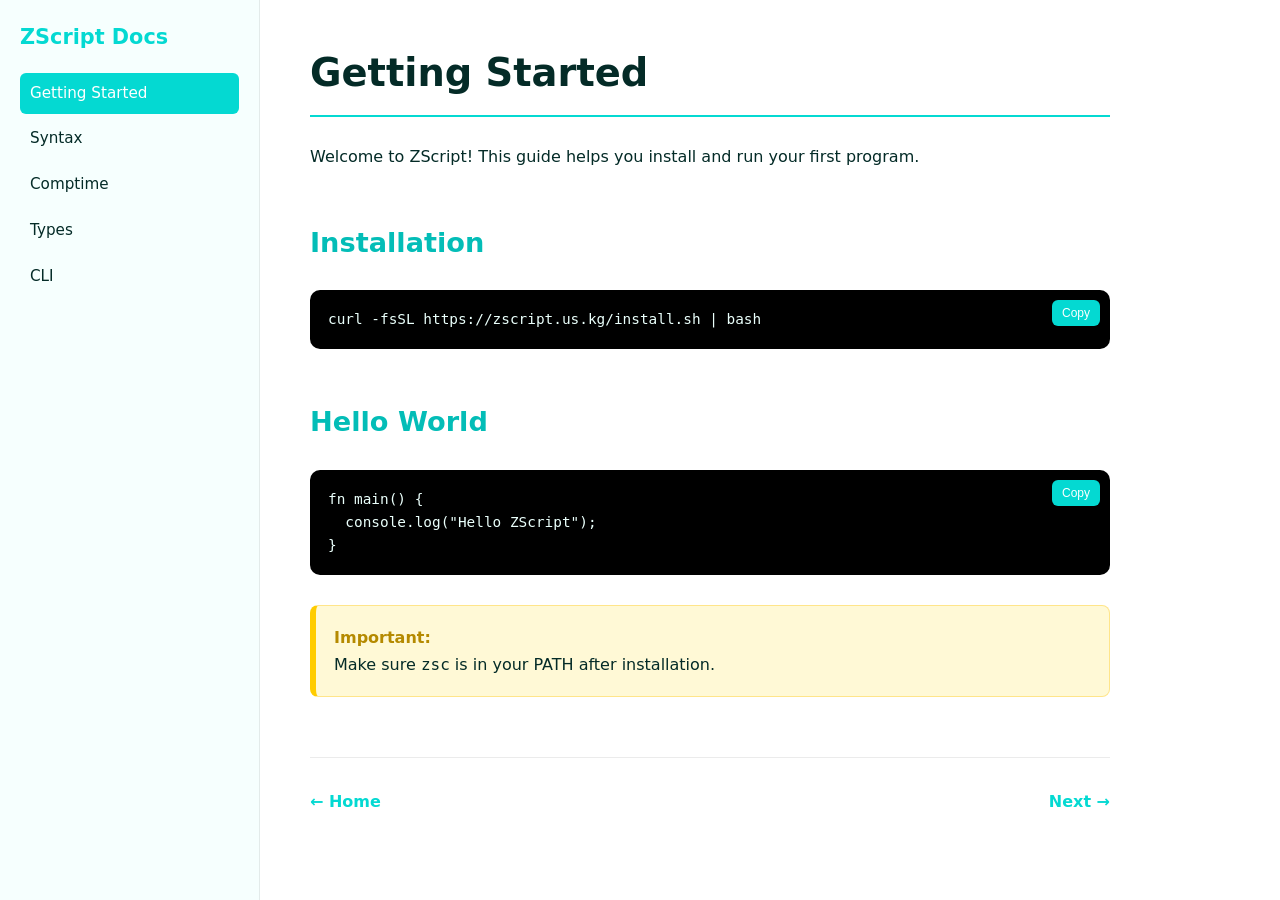
==== docs/getting-started.html @ 16201d4d "Create getting-started.html" ====
<!DOCTYPE html>
<html>
<head>

<title>Getting Started — ZScript</title>

<link rel="stylesheet" href="css/main.css">
<script src="js/docs.js" defer></script>

</head>

<body>

<div class="docs-layout">

<!-- SIDEBAR -->

<aside class="sidebar">

<h2>ZScript Docs</h2>

<a href="/docs/getting-started.html" class="active">Getting Started</a>
<a href="/docs/syntax.html">Syntax</a>
<a href="/docs/comptime.html">Comptime</a>
<a href="/docs/types.html">Types</a>
<a href="/docs/cli.html">CLI</a>

</aside>

<!-- CONTENT -->

<main class="content">

<h1>Getting Started</h1>

<p>
Welcome to ZScript! This guide helps you install and run your first program.
</p>

<h2>Installation</h2>

<div class="code-block">
<button class="copy-btn">Copy</button>
<pre>curl -fsSL https://zscript.us.kg/install.sh | bash</pre>
</div>

<h2>Hello World</h2>

<div class="code-block">
<button class="copy-btn">Copy</button>
<pre>fn main() {
  console.log("Hello ZScript");
}</pre>
</div>

<div class="info-box">
<strong>Important:</strong><br>
Make sure <code>zsc</code> is in your PATH after installation.
</div>

<!-- PAGE NAV -->

<div class="page-nav">

<a href="/docs/index.html">← Home</a>
<a href="/docs/syntax.html">Next →</a>

</div>

</main>

</div>

</body>
</html>
---- docs/css/main.css ----
/* ===============================
   ZSCRIPT DOCS MAIN CSS
   =============================== */

:root {
  --primary: #04d9d2;
  --primary-dark: #03bdb7;

  --bg: #ffffff;
  --sidebar-bg: #f6fffe;

  --text: #042b27;
  --muted: #4a7f79;

  --border: rgba(0,0,0,0.08);

  --code-bg: #000000;
  --code-text: #eafffb;

  --info-bg: #fff9d6;
  --info-border: #ffe58a;
}

/* ---------------- RESET ---------------- */

* {
  box-sizing: border-box;
}

html {
  font-size: 16px;
}

@media (max-width: 768px) {
  html { font-size: 14px; }
}

@media (max-width: 480px) {
  html { font-size: 13px; }
}

body {
  margin: 0;
  font-family: Inter, system-ui, -apple-system, Segoe UI, sans-serif;
  background: var(--bg);
  color: var(--text);
  line-height: 1.7;
}

/* ---------------- LAYOUT ---------------- */

.docs-layout {
  display: flex;
  min-height: 100vh;
}

/* ---------------- SIDEBAR ---------------- */

.sidebar {
  width: 260px;
  background: var(--sidebar-bg);
  border-right: 1px solid var(--border);
  padding: 20px;
  position: sticky;
  top: 0;
  height: 100vh;
  overflow-y: auto;
}

.sidebar h2 {
  margin-top: 0;
  color: var(--primary);
  font-size: 1.3rem;
}

.sidebar a {
  display: block;
  padding: 8px 10px;
  margin: 4px 0;
  text-decoration: none;
  color: var(--text);
  border-radius: 6px;
  font-size: 0.95rem;
}

.sidebar a:hover {
  background: var(--primary);
  color: white;
}

.sidebar a.active {
  background: var(--primary);
  color: white;
}

/* ---------------- CONTENT ---------------- */

.content {
  flex: 1;
  padding: 40px 50px;
  max-width: 900px;
}

/* ---------------- HEADERS ---------------- */

.content h1 {
  font-size: 2.4rem;
  margin-top: 0;
  border-bottom: 2px solid var(--primary);
  padding-bottom: 10px;
}

.content h2 {
  margin-top: 50px;
  font-size: 1.7rem;
  color: var(--primary-dark);
}

.content h3 {
  margin-top: 30px;
  font-size: 1.3rem;
}

/* ---------------- TEXT ---------------- */

.content p {
  margin: 16px 0;
  color: var(--text);
}

.content ul {
  padding-left: 20px;
}

/* ---------------- CODE BLOCK ---------------- */

.code-block {
  position: relative;
  margin: 24px 0;
}

.code-block pre {
  background: var(--code-bg);
  color: var(--code-text);
  padding: 18px;
  border-radius: 10px;
  overflow-x: auto;
  font-family: "JetBrains Mono", Consolas, monospace;
  font-size: 0.9rem;
  line-height: 1.6;
}

/* Copy Button */

.copy-btn {
  position: absolute;
  top: 10px;
  right: 10px;

  background: var(--primary);
  border: none;
  color: white;

  padding: 6px 10px;
  border-radius: 6px;

  font-size: 0.75rem;
  cursor: pointer;
  transition: .2s;
}

.copy-btn:hover {
  background: var(--primary-dark);
}

/* ---------------- IMPORTANT INFO ---------------- */

.info-box {
  background: var(--info-bg);
  border: 1px solid var(--info-border);
  border-left: 6px solid #ffcc00;

  padding: 18px;
  border-radius: 8px;
  margin: 30px 0;
}

.info-box strong {
  color: #b58a00;
}

/* ---------------- NAV FOOTER ---------------- */

.page-nav {
  display: flex;
  justify-content: space-between;
  margin-top: 60px;
  padding-top: 30px;
  border-top: 1px solid var(--border);
}

.page-nav a {
  text-decoration: none;
  color: var(--primary);
  font-weight: 600;
}

.page-nav a:hover {
  text-decoration: underline;
}

/* ---------------- MOBILE ---------------- */

@media (max-width: 900px) {

  .docs-layout {
    flex-direction: column;
  }

  .sidebar {
    width: 100%;
    height: auto;
    position: relative;
    border-right: none;
    border-bottom: 1px solid var(--border);
  }

  .content {
    padding: 25px 20px;
  }

}
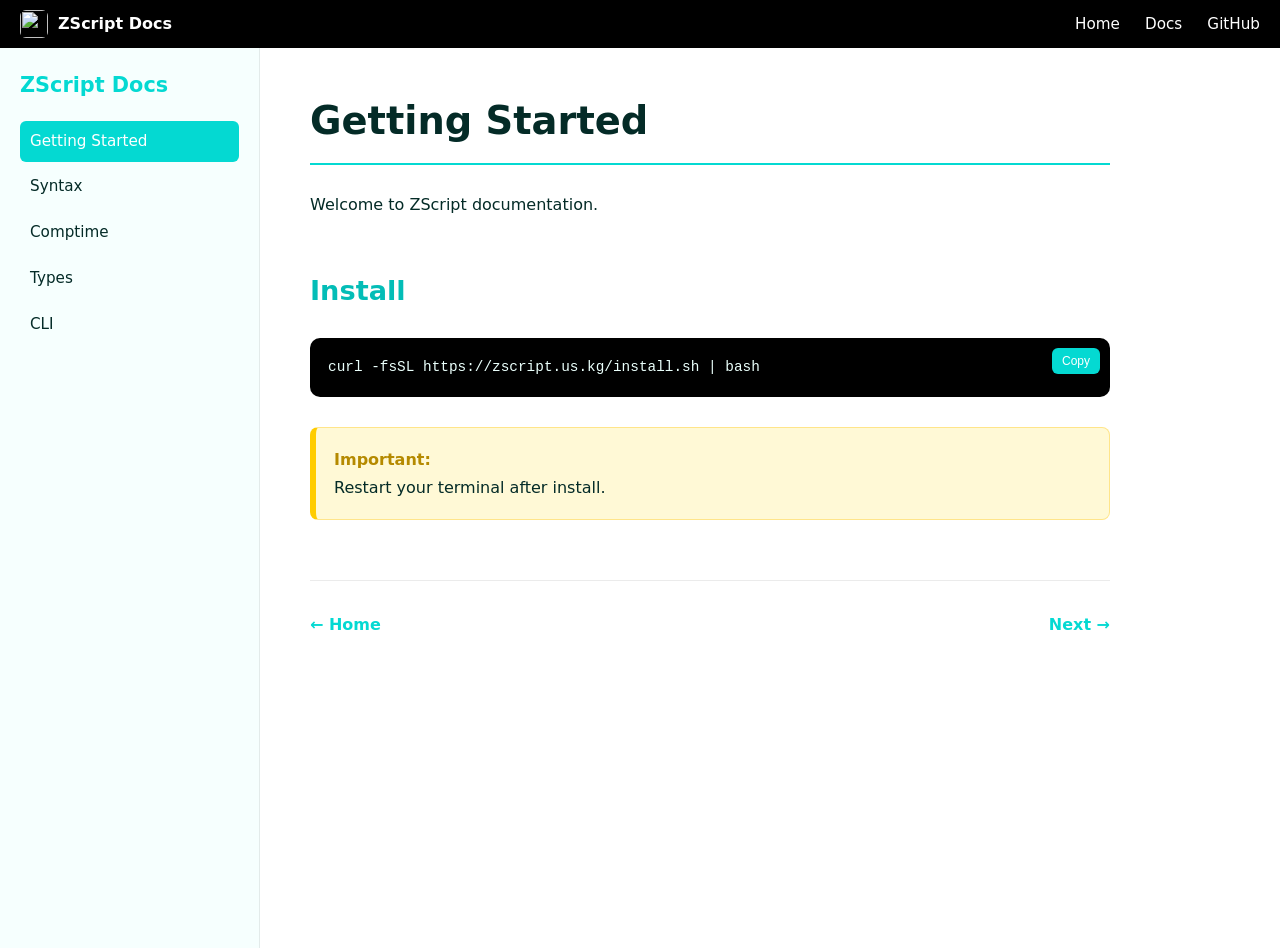
==== commit 907c5453: "Update getting-started.html" ====
--- a/docs/getting-started.html
+++ b/docs/getting-started.html
@@ -1,8 +1,11 @@
 <!DOCTYPE html>
-<html>
+<html lang="en">
+
 <head>
 
 <title>Getting Started — ZScript</title>
+
+<link rel="icon" href="https://zscript.us.kg/favicon.png">
 
 <link rel="stylesheet" href="css/main.css">
 <script src="js/docs.js" defer></script>
@@ -10,6 +13,25 @@
 </head>
 
 <body>
+
+<!-- TOP BAR -->
+
+<div class="docs-topbar">
+
+  <div class="left">
+    <img src="https://zscript.us.kg/favicon.png">
+    <span>ZScript Docs</span>
+  </div>
+
+  <nav>
+    <a href="/">Home</a>
+    <a href="/docs">Docs</a>
+    <a href="https://github.com/zscriptlang/zscript" target="_blank">GitHub</a>
+  </nav>
+
+</div>
+
+<!-- MAIN LAYOUT -->
 
 <div class="docs-layout">
 
@@ -34,31 +56,20 @@
 <h1>Getting Started</h1>
 
 <p>
-Welcome to ZScript! This guide helps you install and run your first program.
+Welcome to ZScript documentation.
 </p>
 
-<h2>Installation</h2>
+<h2>Install</h2>
 
 <div class="code-block">
 <button class="copy-btn">Copy</button>
 <pre>curl -fsSL https://zscript.us.kg/install.sh | bash</pre>
 </div>
 
-<h2>Hello World</h2>
-
-<div class="code-block">
-<button class="copy-btn">Copy</button>
-<pre>fn main() {
-  console.log("Hello ZScript");
-}</pre>
-</div>
-
 <div class="info-box">
 <strong>Important:</strong><br>
-Make sure <code>zsc</code> is in your PATH after installation.
+Restart your terminal after install.
 </div>
-
-<!-- PAGE NAV -->
 
 <div class="page-nav">
 
--- a/docs/css/main.css
+++ b/docs/css/main.css
@@ -230,3 +230,66 @@
   }
 
 }
+
+/* ===============================
+   TOP BAR (DOCS NAVBAR)
+   =============================== */
+
+.docs-topbar {
+  background: #000;
+  color: white;
+  padding: 10px 20px;
+
+  display: flex;
+  align-items: center;
+  justify-content: space-between;
+
+  position: sticky;
+  top: 0;
+  z-index: 200;
+}
+
+.docs-topbar .left {
+  display: flex;
+  align-items: center;
+  gap: 10px;
+  font-weight: 700;
+}
+
+.docs-topbar img {
+  width: 28px;
+  height: 28px;
+  border-radius: 6px;
+}
+
+.docs-topbar a {
+  color: white;
+  text-decoration: none;
+  margin-left: 20px;
+  font-weight: 500;
+  font-size: 0.95rem;
+}
+
+.docs-topbar a:hover {
+  color: var(--primary);
+}
+
+/* Mobile topbar fix */
+
+@media (max-width: 600px) {
+
+  .docs-topbar {
+    flex-wrap: wrap;
+    gap: 10px;
+  }
+
+  .docs-topbar nav {
+    width: 100%;
+  }
+
+  .docs-topbar a {
+    margin-left: 0;
+    margin-right: 15px;
+  }
+
+}
